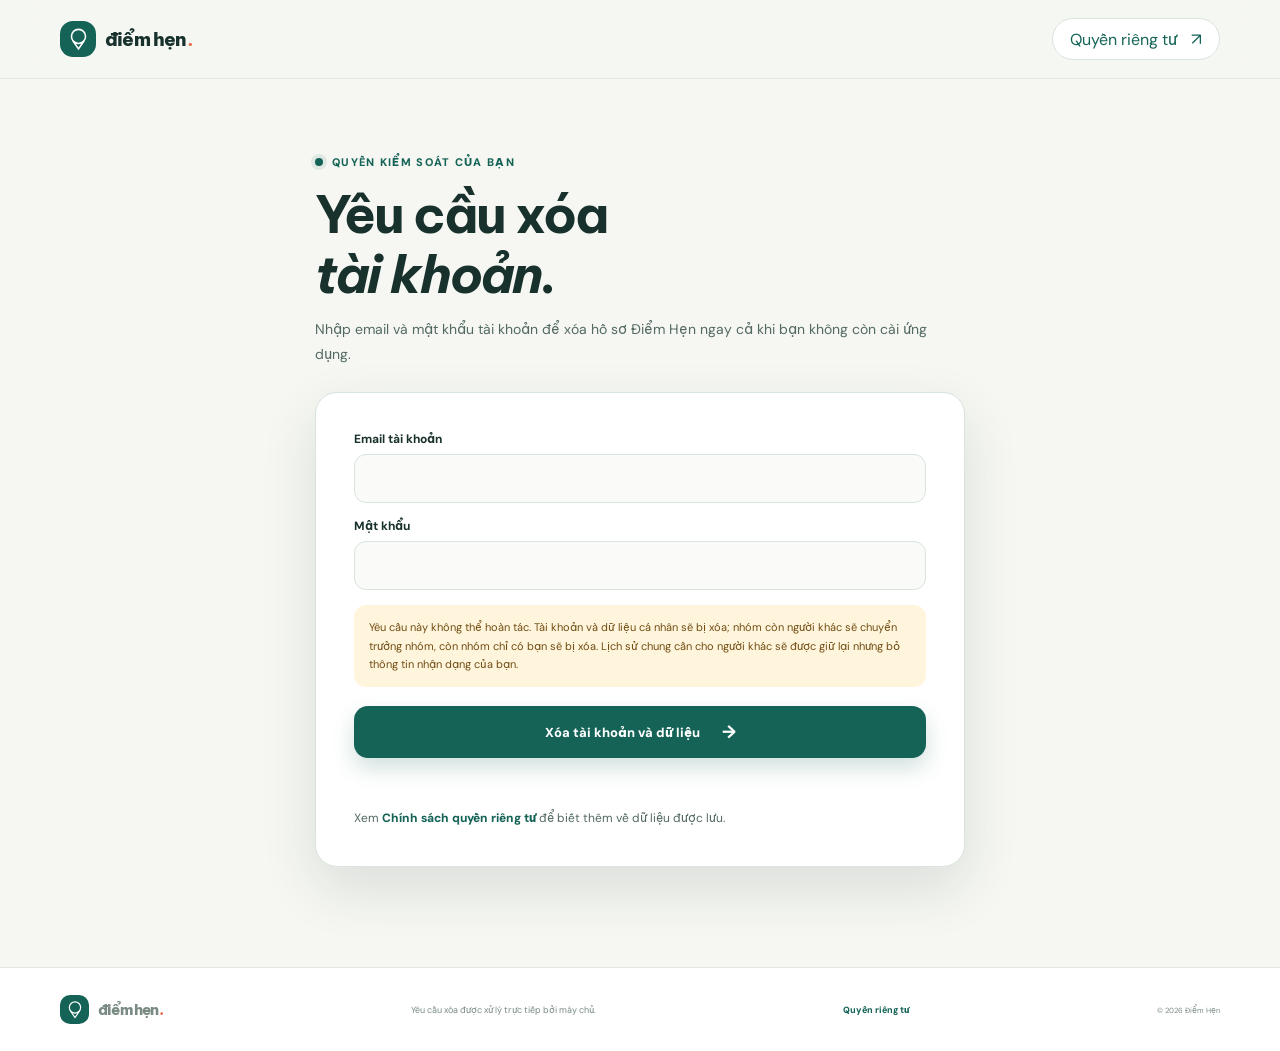
==== delete-account.html @ 7152ce98 "Add Điểm Hẹn website" ====
<!doctype html>
<html lang="vi">
  <head>
    <meta charset="utf-8" />
    <meta name="viewport" content="width=device-width, initial-scale=1" />
    <meta name="theme-color" content="#f6f7f2" />
    <meta name="description" content="Gửi yêu cầu xóa tài khoản và dữ liệu Điểm Hẹn." />
    <title>Yêu cầu xóa tài khoản — Điểm Hẹn</title>
    <link rel="preconnect" href="https://fonts.googleapis.com" />
    <link rel="preconnect" href="https://fonts.gstatic.com" crossorigin />
    <link href="https://fonts.googleapis.com/css2?family=Be+Vietnam+Pro:wght@400;500;600;700;800&family=DM+Sans:wght@400;500;600;700;800&display=swap" rel="stylesheet" />
    <link rel="stylesheet" href="./styles.css" />
    <script src="./delete-account.js" defer></script>
    <style>
      .delete-page { width:min(650px, calc(100% - 40px)); margin:0 auto; padding:76px 0 100px; }
      .delete-page h1 { margin:15px 0 12px; font-size:clamp(34px,6vw,52px); line-height:1.16; letter-spacing:-2px; }
      .delete-page > p { color:var(--muted); font-size:14px; line-height:1.8; }
      .delete-form { display:grid; gap:15px; margin-top:25px; padding:clamp(22px,5vw,38px); border:1px solid var(--line); border-radius:22px; background:#fff; box-shadow:var(--shadow); }
      .delete-form label { display:grid; gap:7px; color:var(--ink); font-size:12px; font-weight:700; }
      .delete-form input { min-height:49px; padding:0 14px; border:1px solid var(--line); border-radius:12px; color:var(--ink); background:#fafbf8; font:500 14px var(--font); }
      .delete-form input:focus { border-color:var(--green); outline:3px solid #14635622; }
      .delete-form .button { width:100%; margin-top:4px; border:0; cursor:pointer; font:800 13px var(--font); }
      .delete-form .button:disabled { opacity:.65; cursor:wait; }
      .form-status { min-height:20px; margin:0; color:var(--muted); font-size:12px; line-height:1.7; }
      .form-status.error { color:#a94732; }.form-status.success { color:var(--green); }
      .delete-warning { padding:13px 15px; border-radius:12px; color:#704c12; background:#fff5dc; font-size:11px; line-height:1.7; }
      .privacy-link { color:var(--green); font-weight:800; }
      @media(max-width:600px) { .delete-page { padding-top:48px; } }
    </style>
  </head>
  <body>
    <header class="site-header"><nav class="nav wrap" aria-label="Điều hướng chính"><a class="brand" href="./index.html"><span class="brand-mark" aria-hidden="true"><svg viewBox="0 0 32 32" fill="none"><circle cx="16" cy="12" r="9" stroke="currentColor" stroke-width="2"/><path d="m9 18 7 10 7-10" stroke="currentColor" stroke-width="2"/></svg></span><span class="brand-name">điểm hẹn<span>.</span></span></a><a class="nav-cta" href="./privacy.html">Quyền riêng tư <span aria-hidden="true">↗</span></a></nav></header>
    <main class="delete-page">
      <div class="eyebrow eyebrow-dark"><span class="eyebrow-dot"></span> QUYỀN KIỂM SOÁT CỦA BẠN</div>
      <h1>Yêu cầu xóa<br /><em>tài khoản.</em></h1>
      <p>Nhập email và mật khẩu tài khoản để xóa hồ sơ Điểm Hẹn ngay cả khi bạn không còn cài ứng dụng.</p>
      <form class="delete-form" id="delete-form">
        <label for="email">Email tài khoản<input id="email" name="email" type="email" autocomplete="email" maxlength="254" required /></label>
        <label for="password">Mật khẩu<input id="password" name="password" type="password" autocomplete="current-password" maxlength="128" required /></label>
        <div class="delete-warning">Yêu cầu này không thể hoàn tác. Tài khoản và dữ liệu cá nhân sẽ bị xóa; nhóm còn người khác sẽ chuyển trưởng nhóm, còn nhóm chỉ có bạn sẽ bị xóa. Lịch sử chung cần cho người khác sẽ được giữ lại nhưng bỏ thông tin nhận dạng của bạn.</div>
        <button class="button button-primary" type="submit">Xóa tài khoản và dữ liệu <span aria-hidden="true">→</span></button>
        <p class="form-status" id="form-status" role="status" aria-live="polite"></p>
        <p class="form-status">Xem <a class="privacy-link" href="./privacy.html">Chính sách quyền riêng tư</a> để biết thêm về dữ liệu được lưu.</p>
      </form>
    </main>
    <footer class="footer"><div class="footer-inner wrap"><a class="brand footer-brand" href="./index.html"><span class="brand-mark" aria-hidden="true"><svg viewBox="0 0 32 32" fill="none"><circle cx="16" cy="12" r="9" stroke="currentColor" stroke-width="2"/><path d="m9 18 7 10 7-10" stroke="currentColor" stroke-width="2"/></svg></span><span class="brand-name">điểm hẹn<span>.</span></span></a><span>Yêu cầu xóa được xử lý trực tiếp bởi máy chủ.</span><a class="back-top" href="./privacy.html">Quyền riêng tư</a><small>© 2026 Điểm Hẹn</small></div></footer>
  </body>
</html>
---- styles.css ----
:root {
  color-scheme: light;
  --ink: #18312c;
  --muted: #536a63;
  --green: #146356;
  --green-dark: #104d43;
  --green-soft: #e5f1ec;
  --coral: #e76f51;
  --coral-dark: #a94732;
  --coral-soft: #fce9e3;
  --yellow: #f5c85b;
  --yellow-soft: #fff4d8;
  --paper: #f6f7f2;
  --white: #fff;
  --line: #d8e4dd;
  --shadow: 0 22px 55px rgba(24, 49, 44, .12);
  --font: "DM Sans", "Be Vietnam Pro", sans-serif;
  --display: "Be Vietnam Pro", "DM Sans", sans-serif;
}

* { box-sizing: border-box; }
html { scroll-behavior: smooth; scroll-padding-top: 88px; }
body { margin: 0; background: var(--paper); color: var(--ink); font-family: var(--font); font-size: 16px; -webkit-font-smoothing: antialiased; }
a { color: inherit; text-decoration: none; }
button { font: inherit; }
button, a { -webkit-tap-highlight-color: transparent; }
::selection { color: white; background: var(--green); }
.wrap { width: min(1160px, calc(100% - 64px)); margin-inline: auto; }
.section { padding-block: 112px; }
.skip-link { position: fixed; z-index: 100; top: 10px; left: 10px; padding: 12px 16px; transform: translateY(-150%); border-radius: 10px; background: white; color: var(--green); box-shadow: var(--shadow); }
.skip-link:focus { transform: translateY(0); }
:focus-visible { outline: 3px solid var(--coral); outline-offset: 4px; }

.site-header { position: sticky; z-index: 50; top: 0; border-bottom: 1px solid rgba(216, 228, 221, .72); background: rgba(246, 247, 242, .9); backdrop-filter: blur(16px); }
.nav { min-height: 78px; display: flex; align-items: center; justify-content: space-between; }
.brand { display: inline-flex; align-items: center; gap: 9px; }
.brand-mark { width: 36px; height: 36px; display: grid; place-items: center; border-radius: 13px; color: #fff; background: var(--green); }
.brand-mark svg { width: 25px; height: 25px; }
.brand-name { font-family: var(--display); font-size: 19px; font-weight: 800; letter-spacing: -.8px; }
.brand-name > span { color: var(--coral); }
.nav-links { display: flex; align-items: center; gap: clamp(20px, 3vw, 42px); color: var(--muted); font-size: 13px; font-weight: 600; }
.nav-links > a:not(.nav-cta):hover { color: var(--green); }
.nav-cta { display: inline-flex; align-items: center; gap: 14px; min-height: 42px; padding: 0 17px; border: 1px solid var(--line); border-radius: 999px; color: var(--green); background: #fff; transition: background .2s ease, color .2s ease, transform .2s ease; }
.nav-cta:hover { color: white; background: var(--green); transform: translateY(-2px); }
.nav-cta span { font-size: 17px; }
.menu-toggle { display: none; }

.hero { min-height: 665px; display: grid; grid-template-columns: .92fr 1.08fr; align-items: center; gap: 40px; padding-top: 64px; padding-bottom: 74px; }
.hero-copy { position: relative; z-index: 2; padding-block: 22px; }
.eyebrow { display: flex; align-items: center; gap: 9px; color: var(--coral-dark); font-size: 11px; font-weight: 800; letter-spacing: 1.3px; }
.eyebrow-dot { width: 8px; height: 8px; flex: 0 0 auto; border-radius: 50%; background: var(--coral); box-shadow: 0 0 0 4px rgba(231, 111, 81, .13); }
.eyebrow-dark { color: var(--green); }
.eyebrow-dark .eyebrow-dot { background: var(--green); box-shadow: 0 0 0 4px rgba(20, 99, 86, .1); }
.eyebrow-light { color: #bce1d2; }
.eyebrow-light .eyebrow-dot { background: var(--yellow); box-shadow: 0 0 0 4px rgba(245, 200, 91, .15); }
h1, h2, h3, p { margin-top: 0; }
h1, h2, h3 { font-family: var(--display); }
.hero h1 { margin: 23px 0 20px; font-size: clamp(43px, 5.2vw, 68px); line-height: 1.13; letter-spacing: -3.6px; font-weight: 800; }
.hero h1 em, h2 em { color: var(--green); font-style: normal; }
.hero-lede { max-width: 475px; margin-bottom: 28px; color: var(--muted); font-size: 16px; line-height: 1.8; }
.hero-actions { display: flex; align-items: center; flex-wrap: wrap; gap: 22px; }
.button { display: inline-flex; align-items: center; justify-content: center; gap: 22px; min-height: 52px; padding: 0 21px; border-radius: 14px; font-size: 13px; font-weight: 800; transition: transform .2s ease, box-shadow .2s ease, background .2s ease; }
.button:hover { transform: translateY(-3px); }
.button-primary { color: #fff; background: var(--green); box-shadow: 0 10px 22px rgba(20, 99, 86, .2); }
.button-primary:hover { background: var(--green-dark); box-shadow: 0 14px 28px rgba(20, 99, 86, .25); }
.button span { font-size: 18px; }
.text-link { padding-block: 10px; color: var(--green); font-size: 13px; font-weight: 800; }
.text-link span { margin-left: 5px; }
.hero-note { display: flex; align-items: center; gap: 9px; margin-top: 27px; color: #75877f; font-size: 11px; font-weight: 600; }
.note-icon { width: 18px; height: 18px; display: grid; place-items: center; border-radius: 50%; color: var(--green); background: var(--green-soft); font-size: 11px; }

.hero-visual { position: relative; min-height: 540px; display: grid; place-items: center; isolation: isolate; }
.visual-sun { position: absolute; z-index: -2; width: 430px; height: 430px; border-radius: 50%; background: #e4eee8; }
.orbit { position: absolute; z-index: -1; border: 1px dashed rgba(20, 99, 86, .18); border-radius: 50%; transform: rotate(-22deg); }
.orbit-one { width: 500px; height: 344px; }
.orbit-two { width: 455px; height: 500px; transform: rotate(36deg); }
.phone-frame { position: relative; z-index: 1; width: 282px; height: 524px; padding: 8px; overflow: hidden; border: 5px solid #244d44; border-radius: 39px; background: #244d44; box-shadow: 0 32px 70px rgba(16, 77, 67, .25), inset 0 0 0 1px rgba(255,255,255,.25); transform: rotate(3deg); }
.phone-island { position: absolute; z-index: 3; top: 11px; left: 50%; width: 83px; height: 18px; border-radius: 20px; background: #244d44; transform: translateX(-50%); }
.phone-screen { height: 100%; padding: 13px 12px 0; overflow: hidden; border-radius: 29px; background: #f9faf7; }
.phone-status { height: 22px; display: flex; justify-content: space-between; padding-inline: 3px; color: #2c3d37; font-size: 9px; font-weight: 700; }
.status-signals { display: flex; align-items: end; gap: 2px; height: 12px; }
.status-signals i { width: 3px; border-radius: 3px; background: var(--ink); }
.status-signals i:nth-child(1) { height: 5px; }.status-signals i:nth-child(2) { height: 8px; }.status-signals i:nth-child(3) { height: 11px; }
.phone-heading { height: 36px; display: flex; align-items: center; justify-content: space-between; color: var(--ink); font-size: 12px; font-weight: 800; }
.phone-back { color: var(--green); font-size: 27px; line-height: 1; }
.phone-more { color: #85958d; letter-spacing: 2px; }
.mini-map { position: relative; height: 221px; overflow: hidden; border: 1px solid #e3e4d6; border-radius: 17px; background: #f1edda; }
.map-lines, .big-map > svg { position: absolute; inset: 0; width: 100%; height: 100%; }
.map-lines path, .big-map > svg path { fill: none; stroke: #d5b7a1; stroke-width: 5; opacity: .72; }
.map-lines path:nth-child(2), .big-map > svg path:nth-child(2) { stroke: #d8cfb0; stroke-width: 3; }
.map-lines .map-river, .big-map > svg .big-map-river { stroke: #9ecbd0; stroke-width: 17; opacity: .75; }
.map-lines .map-road, .big-map > svg .big-map-road { stroke: #fff; stroke-width: 9; opacity: .95; }
.map-label { position: absolute; top: 16%; left: 62%; color: #778178; font-size: 8px; font-weight: 800; letter-spacing: 1px; transform: rotate(-15deg); }
.map-label-two { top: 69%; left: 8%; }
.map-center { position: absolute; top: 48%; left: 49%; width: 65px; height: 65px; display: grid; place-items: center; border: 1px solid rgba(20,99,86,.12); border-radius: 50%; background: rgba(229,241,236,.85); transform: translate(-50%,-50%); }
.map-center::before, .map-center::after { position: absolute; width: 88px; height: 88px; border: 1px solid rgba(20,99,86,.14); border-radius: 50%; content: ""; }
.map-center::after { width: 112px; height: 112px; border-style: dashed; }
.map-center b { z-index: 1; color: var(--green); font-size: 8px; line-height: 1.3; text-align: center; }
.map-pin { position: absolute; z-index: 1; width: 28px; height: 28px; display: grid; place-items: center; border: 2px solid white; border-radius: 50% 50% 50% 5px; color: white; background: var(--coral); box-shadow: 0 4px 8px #18312c38; transform: rotate(-45deg); }
.map-pin i { display: grid; place-items: center; font-size: 9px; font-style: normal; font-weight: 800; transform: rotate(45deg); }.map-pin svg { width: 15px; height: 15px; fill: none; stroke: currentColor; stroke-linecap: round; stroke-linejoin: round; stroke-width: 1.8; }
.pin-one { top: 22%; left: 24%; }.pin-two { top: 63%; left: 77%; }.pin-three { top: 75%; left: 25%; }
.map-person { position: absolute; z-index: 1; top: 42%; left: 66%; width: 14px; height: 14px; border: 3px solid white; border-radius: 50%; background: #4281c2; box-shadow: 0 2px 6px #18312c55; }
.phone-summary { display: flex; align-items: center; gap: 9px; height: 47px; padding-inline: 3px; }
.summary-icon { width: 27px; height: 27px; display: grid; place-items: center; border-radius: 9px; color: var(--green); background: var(--green-soft); font-size: 16px; }
.phone-summary > span:nth-child(2) { display: grid; gap: 2px; }.phone-summary b { font-size: 9px; }.phone-summary small { color: var(--muted); font-size: 7px; }
.summary-count { margin-left: auto; color: var(--green); font-size: 11px; font-weight: 800; }
.place-card { display: flex; gap: 9px; padding: 8px; border: 1px solid #e5e8e1; border-radius: 15px; background: white; box-shadow: 0 5px 12px #18312c0d; }
.place-art { position: relative; width: 66px; min-height: 106px; flex: 0 0 auto; display: flex; flex-direction: column; justify-content: space-between; padding: 8px; overflow: hidden; border-radius: 10px; color: #fff8e9; background: #bd7950; }
.place-art::before, .place-art::after { position: absolute; width: 66px; height: 66px; border: 1px solid #fff4; border-radius: 50%; content: ""; }
.place-art::before { right: -28px; bottom: -17px; }.place-art::after { right: -14px; bottom: -8px; }
.place-art span { z-index: 1; font-size: 7px; }.place-art b { z-index: 1; font-size: 12px; line-height: 1.1; letter-spacing: .8px; }.place-art i { position: absolute; top: 31px; left: 22px; width: 17px; height: 17px; border: 2px solid #fff5d6; border-radius: 50%; }
.place-info { min-width: 0; flex: 1; padding-block: 2px; }.place-rating { color: #af6f28; font-size: 8px; font-weight: 800; }.place-rating span { color: #78867f; font-weight: 500; }.place-info > b { display: block; margin-top: 7px; font-size: 10px; }.place-info > small { display: block; margin-top: 5px; color: #77867e; font-size: 7px; }
.vote-row { display: flex; align-items: center; justify-content: space-between; margin-top: 10px; }.mini-avatars { display: flex; }.mini-avatars i, .tiny-members i { width: 19px; height: 19px; display: grid; place-items: center; margin-right: -5px; border: 1px solid #fff; border-radius: 50%; color: var(--green); background: #b8dfca; font-size: 7px; font-style: normal; font-weight: 800; }.mini-avatars i + i { background: #f5cfc0; }
.demo-vote { min-height: 27px; padding: 0 8px; border: 0; border-radius: 8px; color: white; background: var(--green); cursor: pointer; font-size: 8px; font-weight: 800; transition: background .2s ease, transform .2s ease; }.demo-vote:hover { transform: translateY(-1px); background: var(--green-dark); }.demo-vote.is-voted { color: var(--green); background: var(--green-soft); }.demo-vote span { margin-left: 3px; font-size: 11px; }
.phone-bottom { display: flex; justify-content: space-around; padding-top: 12px; color: #95a39c; font-size: 15px; }.phone-bottom .bottom-active { color: var(--green); }
.floating-label { position: absolute; z-index: 2; display: flex; align-items: center; gap: 10px; padding: 11px 14px 11px 10px; border: 1px solid rgba(216,228,221,.9); border-radius: 15px; background: rgba(255,255,255,.94); box-shadow: 0 10px 30px #18312c12; animation: float 5s ease-in-out infinite; }
.label-top { top: 95px; right: 0; }.label-bottom { bottom: 76px; left: -10px; animation-delay: -2.2s; }
.label-icon { width: 32px; height: 32px; display: grid; place-items: center; border-radius: 10px; color: var(--green); background: var(--green-soft); font-size: 22px; }.coral-icon { color: var(--coral-dark); background: var(--coral-soft); }
.floating-label > span:last-child { display: grid; gap: 3px; }.floating-label b { font-size: 10px; }.floating-label small { color: var(--muted); font-size: 8px; }.avatar-stack { display: flex; padding-left: 5px; }.avatar-stack i { width: 27px; height: 27px; display: grid; place-items: center; margin-left: -5px; border: 2px solid #fff; border-radius: 50%; color: var(--green); background: #b8dfca; font-size: 8px; font-style: normal; font-weight: 800; }.avatar-stack i:nth-child(2) { background: #f4c9b8; }.avatar-stack i:nth-child(3) { background: #f3d98b; }
.visual-caption { position: absolute; right: 1%; bottom: 15px; display: flex; align-items: center; gap: 8px; color: #80928a; font-size: 8px; font-weight: 800; letter-spacing: 1.1px; }.caption-line { width: 25px; height: 1px; background: var(--coral); }
@keyframes float { 0%,100% { transform: translateY(0) rotate(-1deg); } 50% { transform: translateY(-7px) rotate(1deg); } }

.trust-strip { border-block: 1px solid #e4e9e2; background: #fff; }
.trust-inner { min-height: 86px; display: flex; align-items: center; justify-content: space-between; gap: 20px; color: var(--muted); font-size: 11px; font-weight: 600; }
.trust-intro { color: #88968f; font-size: 9px; font-weight: 800; letter-spacing: 1px; }.trust-number { margin-right: 7px; color: var(--coral); font-size: 14px; font-weight: 800; }

.section-heading { display: flex; align-items: end; justify-content: space-between; gap: 40px; margin-bottom: 44px; }
.section-heading h2, .center-copy h2, .audience-inner h2, .closing-card h2 { margin: 16px 0 0; font-size: clamp(35px, 4.4vw, 54px); line-height: 1.19; letter-spacing: -2.3px; }
.section-heading > p { max-width: 360px; margin: 0 0 6px; color: var(--muted); font-size: 14px; line-height: 1.8; }
.steps-grid { display: grid; grid-template-columns: repeat(3, 1fr); gap: 17px; }
.step-card { min-height: 345px; display: flex; flex-direction: column; padding: 23px; border: 1px solid #e1e8e2; border-radius: 20px; background: #fff; box-shadow: 0 10px 28px #18312c08; transition: transform .25s ease, box-shadow .25s ease; }
.step-card:hover { transform: translateY(-5px); box-shadow: var(--shadow); }
.step-top { display: flex; align-items: center; justify-content: space-between; }.step-number { color: #8b9a92; font-size: 10px; font-weight: 800; letter-spacing: 1px; }.step-symbol { width: 42px; height: 42px; display: grid; place-items: center; border-radius: 14px; }.step-symbol svg, .feature-icon svg { width: 21px; height: 21px; fill: none; stroke: currentColor; stroke-linecap: round; stroke-linejoin: round; stroke-width: 1.7; }.symbol-green { color: var(--green); background: var(--green-soft); }.symbol-coral { color: var(--coral-dark); background: var(--coral-soft); }.symbol-yellow { color: #946b12; background: var(--yellow-soft); }
.step-card h3 { margin: 20px 0 8px; font-size: 19px; letter-spacing: -.5px; }.step-card > p { min-height: 50px; margin-bottom: 17px; color: var(--muted); font-size: 12px; line-height: 1.7; }
.step-visual { min-height: 105px; display: flex; align-items: center; padding: 15px; overflow: hidden; border-radius: 15px; background: #f3f7f3; }
.create-visual { gap: 10px; flex-wrap: wrap; align-content: center; }.tiny-tag { width: 100%; color: var(--coral-dark); font-size: 8px; font-weight: 800; letter-spacing: .9px; }.create-visual > b { font-size: 12px; }.tiny-members { display: flex; margin-left: auto; }.tiny-members i { width: 24px; height: 24px; margin-right: -6px; font-size: 8px; }.tiny-members i:last-child { color: var(--muted); background: #fff; }
.location-visual { position: relative; justify-content: center; background-color: #eff2e5; background-image: linear-gradient(25deg, transparent 47%, #d7c6a8 48%, #d7c6a8 50%, transparent 51%), linear-gradient(150deg, transparent 42%, #fff 43%, #fff 47%, transparent 48%); }.location-ring { position: absolute; width: 70px; height: 70px; border: 1px solid #14635632; border-radius: 50%; }.ring-b { width: 104px; height: 104px; border-style: dashed; }.location-dot { position: absolute; z-index: 1; width: 23px; height: 23px; display: grid; place-items: center; border: 2px solid #fff; border-radius: 50%; color: var(--ink); background: #b8dfca; font-size: 8px; font-style: normal; font-weight: 800; box-shadow: 0 2px 4px #18312c25; }.dot-a { top: 13px; left: 22%; }.dot-b { right: 20%; bottom: 16px; background: #f4c9b8; }.dot-c { right: 23%; top: 16px; background: #f3d98b; }.location-center { position: relative; z-index: 2; width: 31px; height: 31px; display: grid; place-items: center; border-radius: 50%; color: #fff; background: var(--green); font-size: 17px; font-style: normal; }
.vote-visual { justify-content: space-between; gap: 8px; background: #fff7f2; }.vote-visual > span:first-child { display: grid; grid-template-columns: 27px auto; column-gap: 8px; }.vote-visual > span:first-child i { grid-row: span 2; width: 27px; height: 27px; display: grid; place-items: center; border-radius: 9px; color: var(--coral-dark); background: var(--coral-soft); font-size: 13px; font-style: normal; }.vote-visual > span:first-child i svg { width: 17px; height: 17px; fill: none; stroke: currentColor; stroke-linecap: round; stroke-linejoin: round; stroke-width: 1.8; }.vote-visual > span:first-child b { font-size: 10px; }.vote-visual > span:first-child small { color: var(--muted); font-size: 8px; }.vote-check { width: 26px; height: 26px; display: grid; place-items: center; border-radius: 50%; color: #fff; background: var(--green); font-size: 12px; }.vote-meter { position: absolute; align-self: end; width: calc(100% - 30px); height: 4px; margin-top: 60px; border-radius: 5px; background: #f1d6ca; }.vote-meter i { display: block; width: 68%; height: 100%; border-radius: inherit; background: var(--coral); }

.center-feature { overflow: hidden; color: white; background: var(--green-dark); }
.center-feature-inner { min-height: 625px; display: grid; grid-template-columns: .85fr 1.15fr; align-items: center; gap: 70px; padding-block: 86px; }
.center-copy h2 { margin-bottom: 20px; color: #fff; }.center-copy h2 em { color: #f4c574; }.center-copy > p { max-width: 405px; color: #c5ddd3; font-size: 13px; line-height: 1.9; }
.check-list { display: grid; gap: 13px; margin: 24px 0 27px; padding: 0; list-style: none; color: #e0eee8; font-size: 11px; font-weight: 600; }.check-list li { display: flex; align-items: center; gap: 9px; }.check-list li span { width: 18px; height: 18px; display: grid; place-items: center; border-radius: 50%; color: var(--green-dark); background: #b6ddc9; font-size: 10px; }.button-light { color: var(--green-dark); background: #fff; box-shadow: 0 10px 25px #0002; }.button-light:hover { background: #f0f7f2; }
.center-visual { padding: 15px; border: 1px solid #ffffff26; border-radius: 21px; background: #ffffff0d; box-shadow: 0 20px 60px #062b241c; }.center-visual-top { display: flex; align-items: center; justify-content: space-between; padding: 3px 3px 13px; color: #b7d6c9; font-size: 8px; font-weight: 800; letter-spacing: 1px; }.live-dot { color: #b8e0be; font-size: 7px; }.live-dot::before { display: inline-block; width: 6px; height: 6px; margin-right: 6px; border-radius: 50%; background: #9bd094; content: ""; }
.big-map { position: relative; height: 335px; overflow: hidden; border-radius: 14px; background: #f0ecd9; }.big-map > svg path { stroke-width: 8; }.big-map > svg path:nth-child(2) { stroke-width: 5; }.big-map > svg .big-map-river { stroke-width: 26; }.big-map > svg .big-map-road { stroke-width: 15; }
.district { position: absolute; color: #929482; font-size: 10px; font-weight: 800; letter-spacing: 1.4px; }.district-one { top: 18%; left: 65%; }.district-two { top: 66%; left: 15%; }.district-three { right: 8%; bottom: 14%; }
.big-person { position: absolute; z-index: 2; display: grid; justify-items: center; gap: 4px; }.big-person i { width: 34px; height: 34px; display: grid; place-items: center; border: 3px solid #fff; border-radius: 50%; color: var(--green); background: #b8dfca; box-shadow: 0 3px 9px #18312c36; font-size: 10px; font-style: normal; font-weight: 800; }.big-person small { color: var(--ink); font-size: 8px; font-weight: 700; }.person-a { top: 17%; left: 20%; }.person-b { right: 18%; bottom: 19%; }.person-b i { background: #f4c9b8; }.person-c { top: 19%; right: 23%; }.person-c i { background: #f3d98b; }
.center-route { position: absolute; z-index: 1; top: 49%; left: 33%; width: 37%; height: 24%; border: 3px solid #fff; border-right: 0; border-bottom: 0; border-radius: 45% 0 0; transform: rotate(25deg); }.center-route::after { position: absolute; right: -2px; bottom: -7px; width: 0; height: 0; border-top: 8px solid transparent; border-bottom: 8px solid transparent; border-left: 12px solid var(--coral); content: ""; transform: rotate(44deg); }
.center-marker { position: absolute; z-index: 3; top: 49%; left: 50%; width: 68px; height: 68px; display: grid; align-content: center; justify-items: center; border: 3px solid #fff; border-radius: 50%; color: white; background: var(--green); box-shadow: 0 0 0 10px #14635625, 0 5px 12px #18312c45; transform: translate(-50%,-50%); }.center-marker i { color: #f5c85b; font-size: 17px; font-style: normal; }.center-marker b { margin-top: 1px; font-size: 6px; letter-spacing: .7px; }.nearby-place { position: absolute; z-index: 2; width: 28px; height: 28px; display: grid; place-items: center; border: 2px solid white; border-radius: 50%; color: var(--coral-dark); background: var(--coral-soft); font-size: 9px; font-weight: 800; box-shadow: 0 2px 6px #18312c30; }.nearby-place svg { width: 15px; height: 15px; fill: none; stroke: currentColor; stroke-linecap: round; stroke-linejoin: round; stroke-width: 1.8; }.place-a { top: 32%; left: 44%; }.place-b { right: 37%; bottom: 20%; background: var(--yellow-soft); }.map-legend { display: flex; flex-wrap: wrap; gap: 14px; padding: 13px 2px 12px; color: #c8ddd4; font-size: 8px; }.map-legend span { display: inline-flex; align-items: center; gap: 6px; }.legend-dot { width: 7px; height: 7px; border-radius: 50%; }.green-dot { background: #abd8bd; }.coral-dot { background: var(--coral); }.yellow-dot { background: var(--yellow); }
.travel-pills { display: flex; gap: 7px; }.travel-pills span { flex: 1; display: flex; align-items: center; justify-content: space-between; gap: 5px; min-width: 0; padding: 9px 10px; border: 1px solid #ffffff1b; border-radius: 9px; color: #edf6f1; background: #ffffff0b; font-size: 8px; }.travel-pills i { color: #b7d7c8; font-size: 8px; font-style: normal; }

.feature-section { padding-top: 112px; padding-bottom: 120px; }.feature-heading { margin-bottom: 43px; }.feature-grid { display: grid; grid-template-columns: 1.1fr .9fr; gap: 17px; }.feature-card { position: relative; min-height: 260px; overflow: hidden; padding: 25px; border: 1px solid #e1e8e2; border-radius: 20px; background: #fff; }.feature-wide { display: grid; grid-template-columns: 1fr .85fr; align-items: center; gap: 24px; }.feature-index { display: block; color: #819188; font-size: 8px; font-weight: 800; letter-spacing: 1px; }.feature-copy h3, .feature-small h3 { margin: 16px 0 9px; font-size: 24px; line-height: 1.3; letter-spacing: -1px; }.feature-copy p, .feature-small p { max-width: 310px; margin-bottom: 16px; color: var(--muted); font-size: 11px; line-height: 1.75; }.feature-link { display: inline-flex; gap: 10px; align-items: center; color: var(--green); font-size: 10px; font-weight: 800; }.feature-link span { font-size: 14px; }.feature-small { display: flex; flex-direction: column; justify-content: center; }.coral-card { background: #fff8f5; border-color: #f4ddd3; }.yellow-card { background: #fffaf0; border-color: #f0e5c6; }.feature-icon { width: 43px; height: 43px; display: grid; place-items: center; margin-top: 21px; border-radius: 14px; }.icon-coral { color: var(--coral-dark); background: var(--coral-soft); }.icon-yellow { color: #946b12; background: var(--yellow-soft); }.feature-small h3 { margin: 15px 0 6px; font-size: 20px; }.feature-small p { max-width: 230px; margin-bottom: 0; }
.members-demo { padding: 16px; border: 1px solid #e7eee8; border-radius: 16px; background: #f8faf7; box-shadow: 0 8px 24px #18312c0a; }.members-demo-head { display: flex; justify-content: space-between; padding-bottom: 10px; border-bottom: 1px solid #e4ebe5; font-size: 9px; font-weight: 800; }.members-demo-head b { color: var(--muted); font-size: 8px; }.member-row { display: flex; align-items: center; gap: 8px; padding-top: 11px; }.member-face { width: 27px; height: 27px; display: grid; place-items: center; border-radius: 50%; color: var(--green); font-size: 9px; font-style: normal; font-weight: 800; }.face-green { background: #b8dfca; }.face-coral { background: #f4c9b8; }.face-yellow { background: #f3d98b; }.member-row > span { display: grid; gap: 2px; flex: 1; }.member-row b { font-size: 9px; }.member-row small { color: var(--muted); font-size: 7px; }.member-row em { color: var(--green); font-size: 11px; font-style: normal; font-weight: 800; }.member-pending em { color: #ad8a42; }.members-progress { height: 4px; margin-top: 13px; overflow: hidden; border-radius: 4px; background: #e7eee8; }.members-progress span { display: block; width: 66%; height: 100%; border-radius: inherit; background: var(--green); }.progress-copy { display: block; margin-top: 7px; color: var(--muted); font-size: 7px; text-align: right; }
.history-card { grid-column: 1 / -1; min-height: 230px; background: #eaf2ed; border-color: #d8e7dc; }.history-art { position: relative; height: 180px; display: grid; place-items: center; border-radius: 15px; background: #dcebe1; }.history-art::before, .history-art::after { position: absolute; width: 147px; height: 147px; border: 1px solid #14635620; border-radius: 50%; content: ""; }.history-art::after { width: 184px; height: 184px; border-style: dashed; }.history-ticket { z-index: 1; width: 98px; height: 126px; display: flex; flex-direction: column; justify-content: space-between; align-items: center; padding: 13px 9px; border-radius: 12px; color: #fff; background: var(--green); box-shadow: 0 12px 20px #14635635; transform: rotate(-7deg); }.history-ticket span, .history-ticket strong { font-size: 7px; font-weight: 800; letter-spacing: 1px; }.history-ticket b { font-size: 27px; }.history-ticket b svg { width: 30px; height: 30px; fill: none; stroke: #f5c85b; stroke-linecap: round; stroke-linejoin: round; stroke-width: 1.8; }.history-ticket i { width: 100%; height: 1px; border-top: 1px dashed #ffffff91; }.history-spark { position: absolute; z-index: 2; color: var(--coral); font-size: 24px; }.spark-one { top: 20px; right: 25%; }.spark-two { bottom: 30px; left: 25%; color: #bd8c28; }

.audience-section { position: relative; overflow: hidden; background: var(--coral-dark); color: white; }.audience-section::after { position: absolute; right: -105px; bottom: -250px; width: 500px; height: 500px; border: 1px solid #ffffff2b; border-radius: 50%; box-shadow: 0 0 0 34px #ffffff08, 0 0 0 68px #ffffff08, 0 0 0 102px #ffffff08; content: ""; }.audience-inner { position: relative; z-index: 1; min-height: 360px; display: grid; grid-template-columns: 1.1fr .9fr 100px; align-items: center; gap: 60px; padding-block: 70px; }.audience-inner h2 { margin-top: 17px; color: #fff; font-size: clamp(34px, 4vw, 49px); }.audience-inner h2 em { color: #ffcc8d; }.audience-copy p { max-width: 345px; color: #f9d9cf; font-size: 12px; line-height: 1.8; }.occasion-list { display: grid; gap: 10px; color: #fff7f4; font-size: 10px; font-weight: 600; }.occasion-list span { display: flex; align-items: center; gap: 10px; }.occasion-list i { color: #ffc39f; font-size: 8px; font-style: normal; font-weight: 800; letter-spacing: .8px; }.audience-stamp { width: 95px; height: 95px; display: flex; flex-direction: column; align-items: center; justify-content: center; gap: 2px; border: 1px solid #fff8; border-radius: 50%; color: #ffe5d9; transform: rotate(10deg); }.audience-stamp span { font-size: 6px; font-weight: 800; letter-spacing: .7px; }.audience-stamp b { font-family: var(--display); font-size: 30px; letter-spacing: -2px; }

.closing-section { padding-block: 92px; }.closing-card { position: relative; min-height: 390px; display: flex; flex-direction: column; align-items: center; justify-content: center; overflow: hidden; padding: 50px 25px; border-radius: 25px; color: white; background: var(--green); text-align: center; }.closing-card::before, .closing-card::after { position: absolute; width: 320px; height: 320px; border: 1px solid #ffffff20; border-radius: 50%; content: ""; }.closing-card::before { top: -220px; left: -90px; box-shadow: 0 0 0 24px #ffffff08, 0 0 0 48px #ffffff08; }.closing-card::after { right: -100px; bottom: -260px; box-shadow: 0 0 0 24px #ffffff08, 0 0 0 48px #ffffff08; }.closing-card h2 { z-index: 1; margin: 18px 0 12px; color: white; }.closing-card h2 em { color: #f8cb80; }.closing-card > p { z-index: 1; margin-bottom: 23px; color: #d4e9df; font-size: 12px; }.closing-card .eyebrow, .closing-button, .closing-footnote { z-index: 1; }.closing-decoration { position: absolute; color: #f6c15e; }.deco-left { top: 62px; left: 17%; font-size: 36px; }.deco-right { right: 18%; bottom: 60px; color: #f19d80; font-size: 29px; }.closing-footnote { position: absolute; right: 23px; bottom: 20px; color: #b5d5c8; font-size: 7px; font-weight: 800; letter-spacing: 1.2px; }
.footer { border-top: 1px solid #e2e9e2; background: #fff; }.footer-inner { min-height: 83px; display: flex; align-items: center; justify-content: space-between; gap: 20px; color: #7a8b83; font-size: 9px; }.footer-brand .brand-mark { width: 29px; height: 29px; border-radius: 10px; }.footer-brand .brand-mark svg { width: 20px; height: 20px; }.footer-brand .brand-name { font-size: 15px; }.back-top { color: var(--green); font-weight: 800; }

.app-gallery { border-block: 1px solid #e4e9e2; background: #fff; }
.app-gallery .section-heading { margin-bottom: 38px; }
.app-gallery-grid { display: grid; grid-template-columns: repeat(3, minmax(0, 1fr)); gap: 18px; }
.app-shot { min-width: 0; overflow: hidden; border: 1px solid #e5eae5; border-radius: 20px; background: #fff; box-shadow: 0 12px 30px #18312c08; }
.app-shot-stage { position: relative; min-height: 480px; display: grid; place-items: start center; padding: 21px 12px 48px; overflow: hidden; background: #f3f6f1; }
.group-stage { background: radial-gradient(ellipse at 50% 35%, #e0efe5 0, #f3f6f1 69%); }
.map-stage { background: radial-gradient(ellipse at 50% 35%, #f7e9dc 0, #f7f4ed 70%); }
.vote-stage { background: radial-gradient(ellipse at 50% 35%, #f9edcf 0, #f7f4ed 70%); }
.app-phone { position: relative; width: min(100%, 266px); height: 425px; padding: 7px; overflow: hidden; border: 1px solid #31574e; border-radius: 33px; background: #244d44; box-shadow: 0 19px 36px #18312c25, inset 0 0 0 1px #ffffff38; color: var(--ink); }
.app-phone::before { position: absolute; z-index: 3; top: 7px; left: 50%; width: 65px; height: 14px; border-radius: 10px; background: #244d44; content: ""; transform: translateX(-50%); }
.app-statusbar { height: 20px; display: flex; align-items: center; justify-content: space-between; padding-inline: 8px; color: #2b4039; font-size: 8px; font-weight: 800; }
.app-screen-heading { height: 32px; display: flex; align-items: center; justify-content: space-between; padding-inline: 7px; font-size: 10px; font-weight: 800; }
.app-screen-heading > span:first-child { display: flex; align-items: center; gap: 7px; }
.app-screen-heading > span:first-child:not(:only-child) { color: var(--green); }
.app-screen-heading b { color: var(--ink); }
.app-round-icon { width: 23px; height: 23px; display: grid; place-items: center; border: 1px solid #e1e9e3; border-radius: 50%; color: var(--green); background: white; font-size: 15px; }
.app-screen-content { height: 323px; padding: 9px 8px; overflow: hidden; border-radius: 23px 23px 16px 16px; background: #f8faf7; }
.app-overline { display: block; color: #87958d; font-size: 6px; font-weight: 800; letter-spacing: .8px; }
.app-group-card { margin-top: 9px; padding: 12px; border: 1px solid #e4eae4; border-radius: 15px; background: #fff; box-shadow: 0 4px 12px #18312c08; }
.app-card-top { display: flex; align-items: center; justify-content: space-between; }
.app-group-icon { width: 30px; height: 30px; display: grid; place-items: center; border-radius: 10px; color: var(--green); background: var(--green-soft); }
.app-group-icon svg { width: 18px; height: 18px; fill: none; stroke: currentColor; stroke-linecap: round; stroke-linejoin: round; stroke-width: 1.6; }
.app-status-pill { padding: 5px 7px; border-radius: 999px; color: #966c1e; background: #fff4d8; font-size: 5px; font-weight: 800; letter-spacing: .3px; }
.app-group-card h3 { margin: 11px 0 4px; font-size: 14px; letter-spacing: -.4px; }
.app-group-card > p { margin-bottom: 11px; color: var(--muted); font-size: 8px; line-height: 1.5; }
.app-avatar-row { display: flex; align-items: center; padding-bottom: 11px; border-bottom: 1px solid #edf0ec; }
.avatar { width: 24px; height: 24px; display: grid; place-items: center; margin-right: -5px; border: 2px solid #fff; border-radius: 50%; font-size: 7px; font-style: normal; font-weight: 800; }
.avatar-green, .avatar-mini.avatar-green { color: #28614c; background: #b9dfc9; }
.avatar-coral, .avatar-mini.avatar-coral { color: #984b38; background: #f4c9b8; }
.avatar-yellow, .avatar-mini.avatar-yellow { color: #84621d; background: #f4df9b; }
.avatar-caption { margin-left: 9px; color: var(--muted); font-size: 7px; }
.app-progress-copy { display: flex; justify-content: space-between; margin-top: 10px; color: var(--muted); font-size: 7px; }
.app-progress-copy b { color: var(--green); }
.app-progress, .vote-progress { height: 4px; margin-top: 6px; overflow: hidden; border-radius: 4px; background: #e9eee9; }
.app-progress i, .vote-progress i { display: block; width: 67%; height: 100%; border-radius: inherit; background: var(--green); }
.app-primary-action { min-height: 29px; display: flex; align-items: center; justify-content: space-between; margin-top: 12px; padding-inline: 9px; border-radius: 9px; color: #fff; background: var(--green); font-size: 7px; font-weight: 800; }
.app-primary-action b { font-size: 12px; }
.app-invite-card { display: flex; align-items: center; gap: 8px; margin-top: 9px; padding: 9px; border: 1px solid #e6ebe6; border-radius: 12px; background: #fff; }
.invite-icon { width: 25px; height: 25px; display: grid; place-items: center; border-radius: 8px; color: var(--coral-dark); background: var(--coral-soft); font-size: 16px; }
.app-invite-card > span:nth-child(2) { display: grid; gap: 3px; }.app-invite-card b { font-size: 7px; }.app-invite-card small { color: var(--muted); font-size: 6px; }.app-chevron { margin-left: auto; color: #85958d; font-size: 15px; }
.app-tabbar { height: 36px; display: flex; align-items: center; justify-content: space-around; color: #8d9b93; background: #f8faf7; font-size: 12px; }
.app-tabbar > span { display: grid; justify-items: center; gap: 1px; }.app-tabbar small { font-size: 5px; }.app-tabbar .tab-active { color: var(--green); }
.app-map-preview { position: relative; height: 142px; overflow: hidden; border: 1px solid #e5e6da; border-radius: 13px; background: #edf0df; }
.app-map-preview::before, .app-map-preview::after { position: absolute; z-index: 0; width: 130%; height: 7px; border: 3px solid #fff; border-inline: 0; content: ""; transform: rotate(27deg); }
.app-map-preview::before { top: 40px; left: -22px; }.app-map-preview::after { top: 94px; left: -30px; transform: rotate(-23deg); }
.app-map-preview svg { position: absolute; z-index: 1; inset: 0; width: 100%; height: 100%; }
.mock-road { fill: none; stroke: #fff; stroke-width: 8; stroke-linecap: round; }
.mock-river { fill: none; stroke: #a7d5d4; stroke-width: 15; opacity: .8; }
.mock-route { fill: none; stroke: var(--coral); stroke-width: 4; stroke-dasharray: 1 0; stroke-linecap: round; stroke-linejoin: round; }
.mock-map-label { position: absolute; z-index: 2; color: #819087; font-size: 5px; font-weight: 800; letter-spacing: .7px; }
.map-label-a { top: 18px; left: 20px; }.map-label-b { right: 17px; bottom: 17px; }
.mock-person-pin, .mock-center-pin, .mock-place-pin { position: absolute; z-index: 2; display: grid; place-items: center; border: 2px solid #fff; border-radius: 50%; box-shadow: 0 2px 6px #18312c2b; font-size: 6px; font-weight: 800; }
.mock-person-pin { width: 19px; height: 19px; color: #245c49; background: #b9dfc9; }.person-pin-a { top: 92px; left: 28px; }.person-pin-b { top: 32px; left: 104px; color: #984b38; background: #f4c9b8; }.person-pin-c { right: 25px; bottom: 30px; color: #84621d; background: #f4df9b; }
.mock-center-pin { top: 53px; left: 52%; width: 27px; height: 27px; border-color: #fff; color: white; background: var(--green); font-size: 9px; transform: translateX(-50%); }
.mock-place-pin { top: 39px; right: 31px; width: 17px; height: 17px; color: #fff; background: var(--coral); }
.app-map-legend { display: flex; gap: 13px; margin: 7px 2px 10px; color: var(--muted); font-size: 6px; }
.app-map-legend span { display: flex; align-items: center; gap: 4px; }.app-map-legend i { width: 6px; height: 6px; border-radius: 50%; background: #75b58e; }.app-map-legend span:last-child i { background: var(--coral); }
.map-overline { margin-bottom: 7px; }
.app-place-card { display: flex; gap: 9px; padding: 7px; border: 1px solid #e6e9e1; border-radius: 11px; background: #fff; }
.app-place-art { width: 57px; flex: 0 0 auto; display: flex; align-items: center; justify-content: center; overflow: hidden; border-radius: 8px; color: #fff5e8; background: linear-gradient(145deg, #c88d5a, #976444); }
.app-place-art span { font-size: 6px; font-weight: 800; letter-spacing: .4px; line-height: 1.5; }.app-place-art i { display: none; }
.app-place-copy { min-width: 0; display: flex; flex-direction: column; justify-content: center; gap: 4px; }.app-place-copy > span { color: #9c7658; font-size: 5px; font-weight: 800; letter-spacing: .5px; }.app-place-copy b { font-size: 8px; }.app-place-copy small { color: var(--muted); font-size: 6px; }
.app-eta-row { display: flex; align-items: center; justify-content: space-between; margin-top: 7px; color: var(--muted); font-size: 6px; }.app-eta-row > span { display: flex; align-items: center; gap: 5px; }.app-eta-row > b { color: var(--green); font-size: 6px; }
.avatar-mini { width: 16px; height: 16px; display: inline-grid; place-items: center; border-radius: 50%; color: #28614c; background: #b9dfc9; font-size: 5px; font-style: normal; font-weight: 800; }
.app-vote-intro { display: flex; align-items: end; justify-content: space-between; margin: 10px 0 11px; }.app-vote-intro b { font-family: var(--display); font-size: 15px; line-height: 1.35; letter-spacing: -.5px; }.app-vote-intro > span { padding-bottom: 2px; color: var(--muted); font-size: 6px; }
.app-vote-card { display: grid; grid-template-columns: 31px minmax(0, 1fr) 19px; align-items: center; column-gap: 7px; margin-bottom: 8px; padding: 9px; border: 1px solid #e6eae5; border-radius: 11px; background: #fff; }
.app-vote-card.selected-vote { border-color: #aacfc0; box-shadow: 0 0 0 2px #e5f1ec; }
.vote-place-icon { width: 30px; height: 30px; display: grid; grid-row: span 2; place-items: center; border-radius: 9px; color: var(--green); background: var(--green-soft); }
.vote-place-icon svg { width: 17px; height: 17px; fill: none; stroke: currentColor; stroke-linecap: round; stroke-linejoin: round; stroke-width: 1.5; }
.vote-icon-coral { color: var(--coral-dark); background: var(--coral-soft); }
.vote-place-copy { min-width: 0; display: grid; gap: 3px; }.vote-place-copy b { overflow: hidden; font-size: 7px; text-overflow: ellipsis; white-space: nowrap; }.vote-place-copy small { color: var(--muted); font-size: 6px; }
.vote-count { color: var(--green); font-size: 10px; font-weight: 800; text-align: center; }.vote-count-muted { color: #8a9890; }
.vote-progress { grid-column: 2 / 4; width: 100%; height: 3px; margin-top: 7px; }.app-vote-card:nth-of-type(3) .vote-progress i { width: 34%; background: var(--coral); }
.vote-people { grid-column: 1 / 4; display: flex; align-items: center; gap: 3px; margin-top: 8px; color: var(--muted); font-size: 6px; }.vote-people .avatar-mini + .avatar-mini { margin-left: -5px; border: 1px solid white; }
.app-finalize-note { display: flex; align-items: center; gap: 8px; margin-top: 10px; padding: 8px; border-radius: 9px; background: #eef5ef; }.app-finalize-note > span:first-child { width: 21px; height: 21px; display: grid; place-items: center; border-radius: 50%; color: var(--green); background: #d7ecdf; font-size: 10px; }.app-finalize-note > span:last-child { display: grid; gap: 3px; }.app-finalize-note b { font-size: 7px; }.app-finalize-note small { color: var(--muted); font-size: 6px; }
.vote-action { margin-top: 10px; }
.vote-stage .app-screen-content { padding-block: 7px; }.vote-stage .app-vote-intro { margin: 8px 0; }.vote-stage .app-vote-card { margin-bottom: 6px; padding: 8px; }.vote-stage .vote-progress { margin-top: 5px; }.vote-stage .vote-people { margin-top: 6px; }.vote-stage .app-finalize-note { margin-top: 8px; padding: 7px; }.vote-stage .vote-action { margin-top: 8px; }
.app-stage-note { position: absolute; bottom: 15px; left: 50%; display: flex; align-items: center; gap: 7px; color: #65796f; font-size: 6px; font-weight: 800; letter-spacing: .7px; white-space: nowrap; transform: translateX(-50%); }.app-stage-note > i { width: 17px; height: 1px; background: var(--coral); }
.app-shot-caption { min-height: 112px; padding: 19px 20px 20px; }.app-shot-caption > span { color: var(--coral-dark); font-size: 7px; font-weight: 800; letter-spacing: 1px; }.app-shot-caption h3 { margin: 8px 0 5px; font-size: 16px; letter-spacing: -.5px; }.app-shot-caption p { margin-bottom: 0; color: var(--muted); font-size: 11px; line-height: 1.6; }
.app-gallery-disclaimer { margin: 23px 0 0; color: #718178; font-size: 10px; line-height: 1.6; text-align: center; }

.reveal { opacity: 0; transform: translateY(18px); transition: opacity .65s ease, transform .65s cubic-bezier(.2,.75,.25,1); }.reveal.is-visible { opacity: 1; transform: translateY(0); }.reveal-late { transition-delay: .12s; }.reveal-up-1 { transition-delay: .08s; }.reveal-up-2 { transition-delay: .16s; }

@media (max-width: 980px) {
  .wrap { width: min(100% - 48px, 760px); }
  .hero { min-height: 600px; grid-template-columns: 1fr .9fr; gap: 8px; }.hero h1 { font-size: clamp(42px, 6vw, 58px); letter-spacing: -2.8px; }.hero-visual { transform: scale(.9); transform-origin: center; margin-inline: -25px; }
  .label-top { right: -7px; }.label-bottom { left: -14px; }.trust-inner { flex-wrap: wrap; justify-content: center; padding-block: 19px; }.trust-intro { flex-basis: 100%; text-align: center; }
  .app-gallery-grid { grid-template-columns: repeat(2, minmax(0, 1fr)); }.app-shot:last-child { grid-column: 1 / -1; width: calc(50% - 9px); justify-self: center; }
  .center-feature-inner { grid-template-columns: .8fr 1.2fr; gap: 35px; }.big-map { height: 300px; }.audience-inner { grid-template-columns: 1fr 1fr; gap: 35px; }.audience-stamp { display: none; }
}

@media (max-width: 700px) {
  html { scroll-padding-top: 70px; }
  .wrap { width: calc(100% - 36px); }
  .nav { min-height: 66px; }.brand-mark { width: 33px; height: 33px; }.brand-name { font-size: 17px; }
  .menu-toggle { width: 43px; height: 43px; display: grid; align-content: center; justify-items: center; gap: 6px; border: 1px solid var(--line); border-radius: 13px; background: #fff; cursor: pointer; }.menu-toggle span { width: 17px; height: 2px; border-radius: 2px; background: var(--green); transition: transform .2s ease; }.menu-toggle[aria-expanded="true"] span:first-child { transform: translateY(4px) rotate(45deg); }.menu-toggle[aria-expanded="true"] span:last-child { transform: translateY(-4px) rotate(-45deg); }
  .nav-links { position: absolute; top: calc(100% + 1px); right: 0; left: 0; display: none; align-items: stretch; gap: 0; padding: 8px 18px 17px; border-bottom: 1px solid var(--line); background: var(--paper); box-shadow: 0 15px 20px #18312c0d; }.nav-links.is-open { display: flex; flex-direction: column; }.nav-links > a:not(.nav-cta) { padding: 13px 4px; border-bottom: 1px solid #e5ebe5; }.nav-cta { justify-content: space-between; margin-top: 12px; }
  .section { padding-block: 76px; }.hero { min-height: auto; display: flex; flex-direction: column; align-items: stretch; gap: 5px; padding-top: 53px; padding-bottom: 43px; }.hero-copy { padding: 0; }.eyebrow { font-size: 9px; }.hero h1 { margin: 17px 0 14px; font-size: clamp(39px, 11vw, 57px); line-height: 1.14; letter-spacing: -2.7px; }.hero-lede { max-width: 490px; margin-bottom: 20px; font-size: 13px; line-height: 1.75; }.hero-actions { gap: 14px; }.button { min-height: 48px; gap: 14px; padding-inline: 16px; font-size: 11px; }.text-link { font-size: 11px; }.hero-note { margin-top: 18px; font-size: 9px; }
  .hero-visual { min-height: 455px; width: 100%; margin: 0; transform: none; }.visual-sun { width: 310px; height: 310px; }.orbit-one { width: 350px; height: 270px; }.orbit-two { width: 340px; height: 390px; }.phone-frame { width: 238px; height: 445px; padding: 6px; border-width: 4px; border-radius: 34px; transform: rotate(2deg); }.phone-screen { padding: 11px 10px 0; border-radius: 26px; }.phone-status { height: 20px; }.phone-heading { height: 31px; }.mini-map { height: 175px; }.map-pin { width: 24px; height: 24px; }.map-center { width: 55px; height: 55px; }.map-center::before { width: 73px; height: 73px; }.map-center::after { width: 95px; height: 95px; }.phone-summary { height: 41px; }.place-art { width: 55px; min-height: 90px; }.place-card { padding: 7px; gap: 7px; }.place-info > b { font-size: 9px; }.vote-row { margin-top: 7px; }.label-top { top: 68px; right: -1px; }.label-bottom { bottom: 48px; left: 0; }.floating-label { gap: 7px; padding: 9px 11px 9px 8px; border-radius: 12px; }.floating-label b { font-size: 8px; }.floating-label small { font-size: 7px; }.label-icon { width: 27px; height: 27px; }.avatar-stack i { width: 23px; height: 23px; }.visual-caption { right: 0; bottom: 4px; font-size: 7px; }
  .trust-inner { min-height: 102px; gap: 12px 16px; }.trust-inner > span:not(.trust-intro) { font-size: 9px; }.trust-number { margin-right: 4px; font-size: 11px; }.trust-intro { font-size: 7px; }
  .section-heading { display: block; margin-bottom: 27px; }.section-heading h2, .center-copy h2, .audience-inner h2, .closing-card h2 { margin-top: 13px; font-size: clamp(34px, 9vw, 47px); letter-spacing: -1.8px; }.section-heading > p { max-width: 420px; margin: 14px 0 0; font-size: 12px; }.steps-grid { grid-template-columns: 1fr; gap: 12px; }.step-card { min-height: 0; padding: 19px; }.step-card h3 { margin-top: 15px; font-size: 18px; }.step-card > p { min-height: 0; margin-bottom: 13px; }.step-visual { min-height: 88px; }
  .app-gallery-grid { grid-template-columns: 1fr; gap: 16px; }.app-shot:last-child { grid-column: auto; width: auto; }.app-gallery .section-heading { margin-bottom: 25px; }.app-shot-stage { min-height: 466px; }.app-phone { width: min(100%, 266px); height: 411px; }.app-screen-content { height: 309px; }.app-map-preview { height: 130px; }.app-shot-caption { min-height: 0; padding: 16px 18px 18px; }.app-gallery-disclaimer { font-size: 9px; text-align: left; }
  .center-feature-inner { min-height: auto; grid-template-columns: 1fr; gap: 34px; padding-block: 70px; }.center-copy > p { font-size: 12px; }.check-list { font-size: 10px; }.center-visual { padding: 10px; }.big-map { height: 255px; }.big-person i { width: 30px; height: 30px; }.travel-pills span { flex-direction: column; align-items: flex-start; gap: 4px; padding: 8px; }
  .feature-section { padding-block: 76px; }.feature-grid { grid-template-columns: 1fr 1fr; gap: 11px; }.feature-card { min-height: 220px; padding: 17px; border-radius: 16px; }.feature-wide { grid-column: 1 / -1; grid-template-columns: 1fr .9fr; gap: 10px; }.feature-copy h3, .feature-small h3 { font-size: 19px; }.feature-copy p, .feature-small p { font-size: 10px; }.members-demo { padding: 10px; }.member-row { gap: 6px; padding-top: 9px; }.member-face { width: 23px; height: 23px; }.feature-small { min-height: 223px; }.feature-small .feature-index { font-size: 7px; letter-spacing: .4px; }.feature-icon { width: 37px; height: 37px; margin-top: 22px; }.history-card { min-height: 190px; }.history-art { height: 145px; }.history-ticket { width: 78px; height: 104px; padding: 10px 7px; }.history-ticket b { font-size: 22px; }
  .audience-inner { min-height: auto; grid-template-columns: 1fr; gap: 23px; padding-block: 65px; }.audience-inner h2 { font-size: 39px; }.audience-copy p { font-size: 11px; }.occasion-list { grid-template-columns: 1fr; }
  .closing-section { padding-block: 60px; }.closing-card { min-height: 340px; padding-inline: 18px; border-radius: 20px; }.closing-card > p { max-width: 270px; font-size: 11px; line-height: 1.7; }.deco-left { top: 29px; left: 8%; font-size: 26px; }.deco-right { right: 9%; bottom: 40px; font-size: 23px; }.closing-footnote { right: 12px; bottom: 12px; font-size: 6px; }
  .footer-inner { min-height: 115px; display: grid; grid-template-columns: 1fr auto; gap: 4px 12px; padding-block: 17px; }.footer-inner > span { grid-column: 1; grid-row: 2; }.footer-inner > small { grid-column: 1; grid-row: 3; }.footer-inner .back-top { grid-column: 2; grid-row: 1 / 3; }.footer-brand { grid-column: 1; grid-row: 1; }
}

@media (max-width: 390px) {
  .wrap { width: calc(100% - 28px); }
  .hero h1 { font-size: 38px; }.hero-actions { align-items: flex-start; flex-direction: column; gap: 5px; }.hero-visual { min-height: 420px; }.floating-label { transform: scale(.9); }.label-top { right: -7px; }.label-bottom { left: -7px; }
  .feature-grid { grid-template-columns: 1fr; }.feature-wide, .history-card { grid-column: auto; }.feature-wide { grid-template-columns: 1fr .8fr; }.feature-small { min-height: 185px; }.feature-small .feature-icon { margin-top: 14px; }.feature-small h3 br { display: none; }.feature-small p { max-width: 100%; }.history-card { grid-template-columns: .8fr 1fr; }.history-art { height: 140px; }
}

@media (prefers-reduced-motion: reduce) {
  *, *::before, *::after { scroll-behavior: auto !important; animation-duration: .01ms !important; animation-iteration-count: 1 !important; transition-duration: .01ms !important; }
  .reveal { opacity: 1; transform: none; }
}
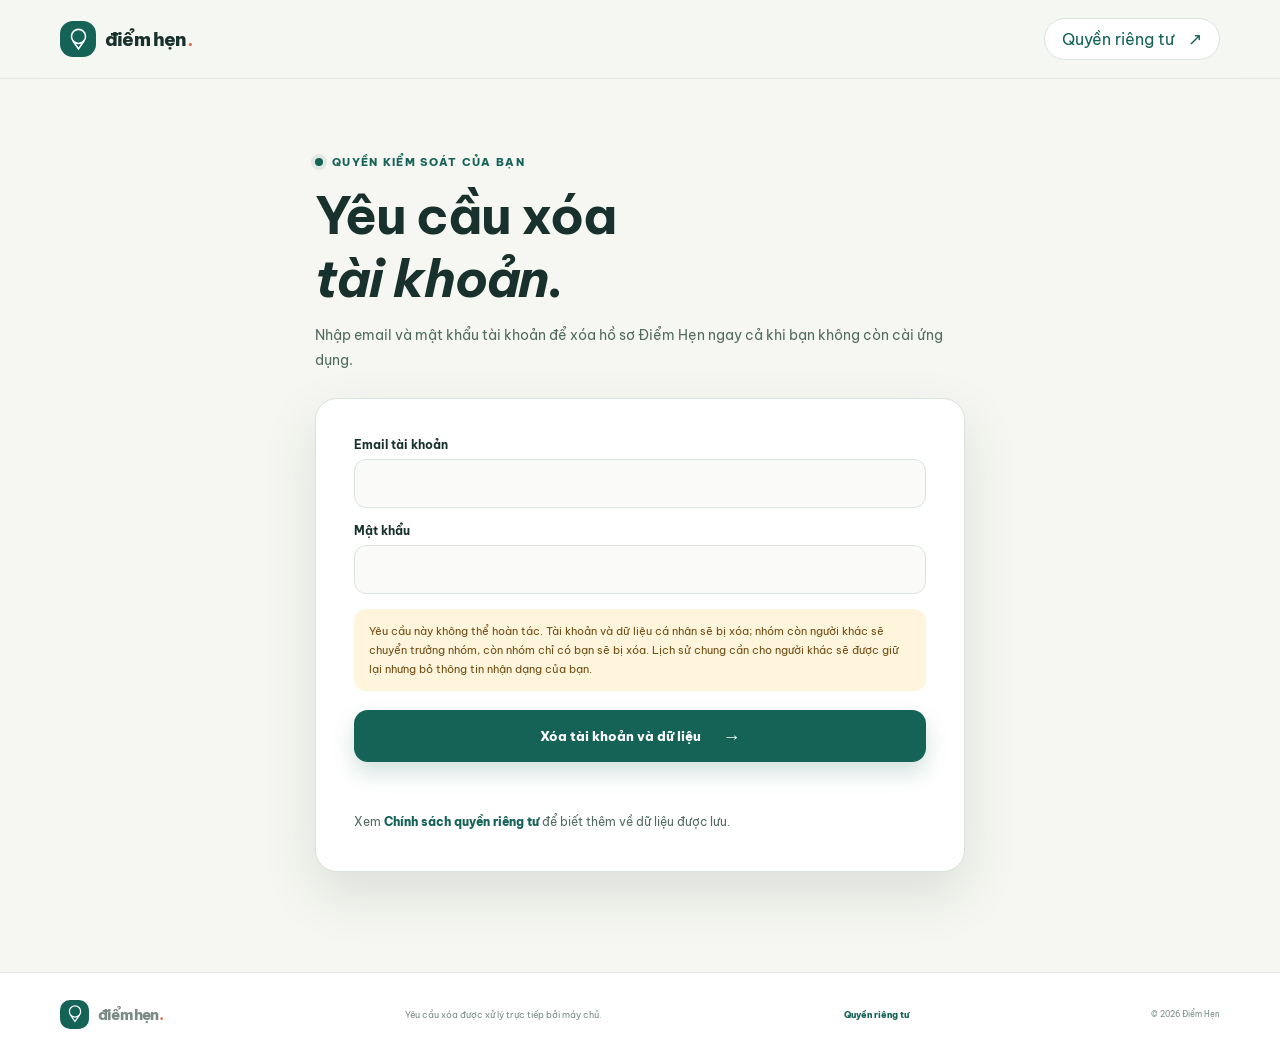
==== commit 4a834497: "Add Điểm Hẹn website" ====
--- a/delete-account.html
+++ b/delete-account.html
@@ -8,12 +8,12 @@
     <title>Yêu cầu xóa tài khoản — Điểm Hẹn</title>
     <link rel="preconnect" href="https://fonts.googleapis.com" />
     <link rel="preconnect" href="https://fonts.gstatic.com" crossorigin />
-    <link href="https://fonts.googleapis.com/css2?family=Be+Vietnam+Pro:wght@400;500;600;700;800&family=DM+Sans:wght@400;500;600;700;800&display=swap" rel="stylesheet" />
+    <link href="https://fonts.googleapis.com/css2?family=Be+Vietnam+Pro:wght@400;500;600;700;800&display=swap" rel="stylesheet" />
     <link rel="stylesheet" href="./styles.css" />
     <script src="./delete-account.js" defer></script>
     <style>
       .delete-page { width:min(650px, calc(100% - 40px)); margin:0 auto; padding:76px 0 100px; }
-      .delete-page h1 { margin:15px 0 12px; font-size:clamp(34px,6vw,52px); line-height:1.16; letter-spacing:-2px; }
+      .delete-page h1 { margin:15px 0 12px; font-size:clamp(34px,6vw,52px); line-height:1.22; letter-spacing:-1.2px; }
       .delete-page > p { color:var(--muted); font-size:14px; line-height:1.8; }
       .delete-form { display:grid; gap:15px; margin-top:25px; padding:clamp(22px,5vw,38px); border:1px solid var(--line); border-radius:22px; background:#fff; box-shadow:var(--shadow); }
       .delete-form label { display:grid; gap:7px; color:var(--ink); font-size:12px; font-weight:700; }
--- a/styles.css
+++ b/styles.css
@@ -14,8 +14,8 @@
   --white: #fff;
   --line: #d8e4dd;
   --shadow: 0 22px 55px rgba(24, 49, 44, .12);
-  --font: "DM Sans", "Be Vietnam Pro", sans-serif;
-  --display: "Be Vietnam Pro", "DM Sans", sans-serif;
+  --font: "Be Vietnam Pro", "Segoe UI", Arial, sans-serif;
+  --display: "Be Vietnam Pro", "Segoe UI", Arial, sans-serif;
 }
 
 * { box-sizing: border-box; }
@@ -55,7 +55,7 @@
 .eyebrow-light .eyebrow-dot { background: var(--yellow); box-shadow: 0 0 0 4px rgba(245, 200, 91, .15); }
 h1, h2, h3, p { margin-top: 0; }
 h1, h2, h3 { font-family: var(--display); }
-.hero h1 { margin: 23px 0 20px; font-size: clamp(43px, 5.2vw, 68px); line-height: 1.13; letter-spacing: -3.6px; font-weight: 800; }
+.hero h1 { margin: 23px 0 20px; font-size: clamp(43px, 5.2vw, 68px); line-height: 1.2; letter-spacing: -2px; font-weight: 800; }
 .hero h1 em, h2 em { color: var(--green); font-style: normal; }
 .hero-lede { max-width: 475px; margin-bottom: 28px; color: var(--muted); font-size: 16px; line-height: 1.8; }
 .hero-actions { display: flex; align-items: center; flex-wrap: wrap; gap: 22px; }
@@ -125,7 +125,7 @@
 .trust-intro { color: #88968f; font-size: 9px; font-weight: 800; letter-spacing: 1px; }.trust-number { margin-right: 7px; color: var(--coral); font-size: 14px; font-weight: 800; }
 
 .section-heading { display: flex; align-items: end; justify-content: space-between; gap: 40px; margin-bottom: 44px; }
-.section-heading h2, .center-copy h2, .audience-inner h2, .closing-card h2 { margin: 16px 0 0; font-size: clamp(35px, 4.4vw, 54px); line-height: 1.19; letter-spacing: -2.3px; }
+.section-heading h2, .center-copy h2, .audience-inner h2, .closing-card h2 { margin: 16px 0 0; font-size: clamp(35px, 4.4vw, 54px); line-height: 1.22; letter-spacing: -1.5px; }
 .section-heading > p { max-width: 360px; margin: 0 0 6px; color: var(--muted); font-size: 14px; line-height: 1.8; }
 .steps-grid { display: grid; grid-template-columns: repeat(3, 1fr); gap: 17px; }
 .step-card { min-height: 345px; display: flex; flex-direction: column; padding: 23px; border: 1px solid #e1e8e2; border-radius: 20px; background: #fff; box-shadow: 0 10px 28px #18312c08; transition: transform .25s ease, box-shadow .25s ease; }
@@ -243,7 +243,7 @@
 
 @media (max-width: 980px) {
   .wrap { width: min(100% - 48px, 760px); }
-  .hero { min-height: 600px; grid-template-columns: 1fr .9fr; gap: 8px; }.hero h1 { font-size: clamp(42px, 6vw, 58px); letter-spacing: -2.8px; }.hero-visual { transform: scale(.9); transform-origin: center; margin-inline: -25px; }
+  .hero { min-height: 600px; grid-template-columns: 1fr .9fr; gap: 8px; }.hero h1 { font-size: clamp(42px, 6vw, 58px); letter-spacing: -1.6px; }.hero-visual { transform: scale(.9); transform-origin: center; margin-inline: -25px; }
   .label-top { right: -7px; }.label-bottom { left: -14px; }.trust-inner { flex-wrap: wrap; justify-content: center; padding-block: 19px; }.trust-intro { flex-basis: 100%; text-align: center; }
   .app-gallery-grid { grid-template-columns: repeat(2, minmax(0, 1fr)); }.app-shot:last-child { grid-column: 1 / -1; width: calc(50% - 9px); justify-self: center; }
   .center-feature-inner { grid-template-columns: .8fr 1.2fr; gap: 35px; }.big-map { height: 300px; }.audience-inner { grid-template-columns: 1fr 1fr; gap: 35px; }.audience-stamp { display: none; }
@@ -255,10 +255,10 @@
   .nav { min-height: 66px; }.brand-mark { width: 33px; height: 33px; }.brand-name { font-size: 17px; }
   .menu-toggle { width: 43px; height: 43px; display: grid; align-content: center; justify-items: center; gap: 6px; border: 1px solid var(--line); border-radius: 13px; background: #fff; cursor: pointer; }.menu-toggle span { width: 17px; height: 2px; border-radius: 2px; background: var(--green); transition: transform .2s ease; }.menu-toggle[aria-expanded="true"] span:first-child { transform: translateY(4px) rotate(45deg); }.menu-toggle[aria-expanded="true"] span:last-child { transform: translateY(-4px) rotate(-45deg); }
   .nav-links { position: absolute; top: calc(100% + 1px); right: 0; left: 0; display: none; align-items: stretch; gap: 0; padding: 8px 18px 17px; border-bottom: 1px solid var(--line); background: var(--paper); box-shadow: 0 15px 20px #18312c0d; }.nav-links.is-open { display: flex; flex-direction: column; }.nav-links > a:not(.nav-cta) { padding: 13px 4px; border-bottom: 1px solid #e5ebe5; }.nav-cta { justify-content: space-between; margin-top: 12px; }
-  .section { padding-block: 76px; }.hero { min-height: auto; display: flex; flex-direction: column; align-items: stretch; gap: 5px; padding-top: 53px; padding-bottom: 43px; }.hero-copy { padding: 0; }.eyebrow { font-size: 9px; }.hero h1 { margin: 17px 0 14px; font-size: clamp(39px, 11vw, 57px); line-height: 1.14; letter-spacing: -2.7px; }.hero-lede { max-width: 490px; margin-bottom: 20px; font-size: 13px; line-height: 1.75; }.hero-actions { gap: 14px; }.button { min-height: 48px; gap: 14px; padding-inline: 16px; font-size: 11px; }.text-link { font-size: 11px; }.hero-note { margin-top: 18px; font-size: 9px; }
+  .section { padding-block: 76px; }.hero { min-height: auto; display: flex; flex-direction: column; align-items: stretch; gap: 5px; padding-top: 53px; padding-bottom: 43px; }.hero-copy { padding: 0; }.eyebrow { font-size: 9px; }.hero h1 { margin: 17px 0 14px; font-size: clamp(39px, 11vw, 57px); line-height: 1.2; letter-spacing: -1.4px; }.hero-lede { max-width: 490px; margin-bottom: 20px; font-size: 13px; line-height: 1.75; }.hero-actions { gap: 14px; }.button { min-height: 48px; gap: 14px; padding-inline: 16px; font-size: 11px; }.text-link { font-size: 11px; }.hero-note { margin-top: 18px; font-size: 9px; }
   .hero-visual { min-height: 455px; width: 100%; margin: 0; transform: none; }.visual-sun { width: 310px; height: 310px; }.orbit-one { width: 350px; height: 270px; }.orbit-two { width: 340px; height: 390px; }.phone-frame { width: 238px; height: 445px; padding: 6px; border-width: 4px; border-radius: 34px; transform: rotate(2deg); }.phone-screen { padding: 11px 10px 0; border-radius: 26px; }.phone-status { height: 20px; }.phone-heading { height: 31px; }.mini-map { height: 175px; }.map-pin { width: 24px; height: 24px; }.map-center { width: 55px; height: 55px; }.map-center::before { width: 73px; height: 73px; }.map-center::after { width: 95px; height: 95px; }.phone-summary { height: 41px; }.place-art { width: 55px; min-height: 90px; }.place-card { padding: 7px; gap: 7px; }.place-info > b { font-size: 9px; }.vote-row { margin-top: 7px; }.label-top { top: 68px; right: -1px; }.label-bottom { bottom: 48px; left: 0; }.floating-label { gap: 7px; padding: 9px 11px 9px 8px; border-radius: 12px; }.floating-label b { font-size: 8px; }.floating-label small { font-size: 7px; }.label-icon { width: 27px; height: 27px; }.avatar-stack i { width: 23px; height: 23px; }.visual-caption { right: 0; bottom: 4px; font-size: 7px; }
   .trust-inner { min-height: 102px; gap: 12px 16px; }.trust-inner > span:not(.trust-intro) { font-size: 9px; }.trust-number { margin-right: 4px; font-size: 11px; }.trust-intro { font-size: 7px; }
-  .section-heading { display: block; margin-bottom: 27px; }.section-heading h2, .center-copy h2, .audience-inner h2, .closing-card h2 { margin-top: 13px; font-size: clamp(34px, 9vw, 47px); letter-spacing: -1.8px; }.section-heading > p { max-width: 420px; margin: 14px 0 0; font-size: 12px; }.steps-grid { grid-template-columns: 1fr; gap: 12px; }.step-card { min-height: 0; padding: 19px; }.step-card h3 { margin-top: 15px; font-size: 18px; }.step-card > p { min-height: 0; margin-bottom: 13px; }.step-visual { min-height: 88px; }
+  .section-heading { display: block; margin-bottom: 27px; }.section-heading h2, .center-copy h2, .audience-inner h2, .closing-card h2 { margin-top: 13px; font-size: clamp(34px, 9vw, 47px); letter-spacing: -1.1px; }.section-heading > p { max-width: 420px; margin: 14px 0 0; font-size: 12px; }.steps-grid { grid-template-columns: 1fr; gap: 12px; }.step-card { min-height: 0; padding: 19px; }.step-card h3 { margin-top: 15px; font-size: 18px; }.step-card > p { min-height: 0; margin-bottom: 13px; }.step-visual { min-height: 88px; }
   .app-gallery-grid { grid-template-columns: 1fr; gap: 16px; }.app-shot:last-child { grid-column: auto; width: auto; }.app-gallery .section-heading { margin-bottom: 25px; }.app-shot-stage { min-height: 466px; }.app-phone { width: min(100%, 266px); height: 411px; }.app-screen-content { height: 309px; }.app-map-preview { height: 130px; }.app-shot-caption { min-height: 0; padding: 16px 18px 18px; }.app-gallery-disclaimer { font-size: 9px; text-align: left; }
   .center-feature-inner { min-height: auto; grid-template-columns: 1fr; gap: 34px; padding-block: 70px; }.center-copy > p { font-size: 12px; }.check-list { font-size: 10px; }.center-visual { padding: 10px; }.big-map { height: 255px; }.big-person i { width: 30px; height: 30px; }.travel-pills span { flex-direction: column; align-items: flex-start; gap: 4px; padding: 8px; }
   .feature-section { padding-block: 76px; }.feature-grid { grid-template-columns: 1fr 1fr; gap: 11px; }.feature-card { min-height: 220px; padding: 17px; border-radius: 16px; }.feature-wide { grid-column: 1 / -1; grid-template-columns: 1fr .9fr; gap: 10px; }.feature-copy h3, .feature-small h3 { font-size: 19px; }.feature-copy p, .feature-small p { font-size: 10px; }.members-demo { padding: 10px; }.member-row { gap: 6px; padding-top: 9px; }.member-face { width: 23px; height: 23px; }.feature-small { min-height: 223px; }.feature-small .feature-index { font-size: 7px; letter-spacing: .4px; }.feature-icon { width: 37px; height: 37px; margin-top: 22px; }.history-card { min-height: 190px; }.history-art { height: 145px; }.history-ticket { width: 78px; height: 104px; padding: 10px 7px; }.history-ticket b { font-size: 22px; }
